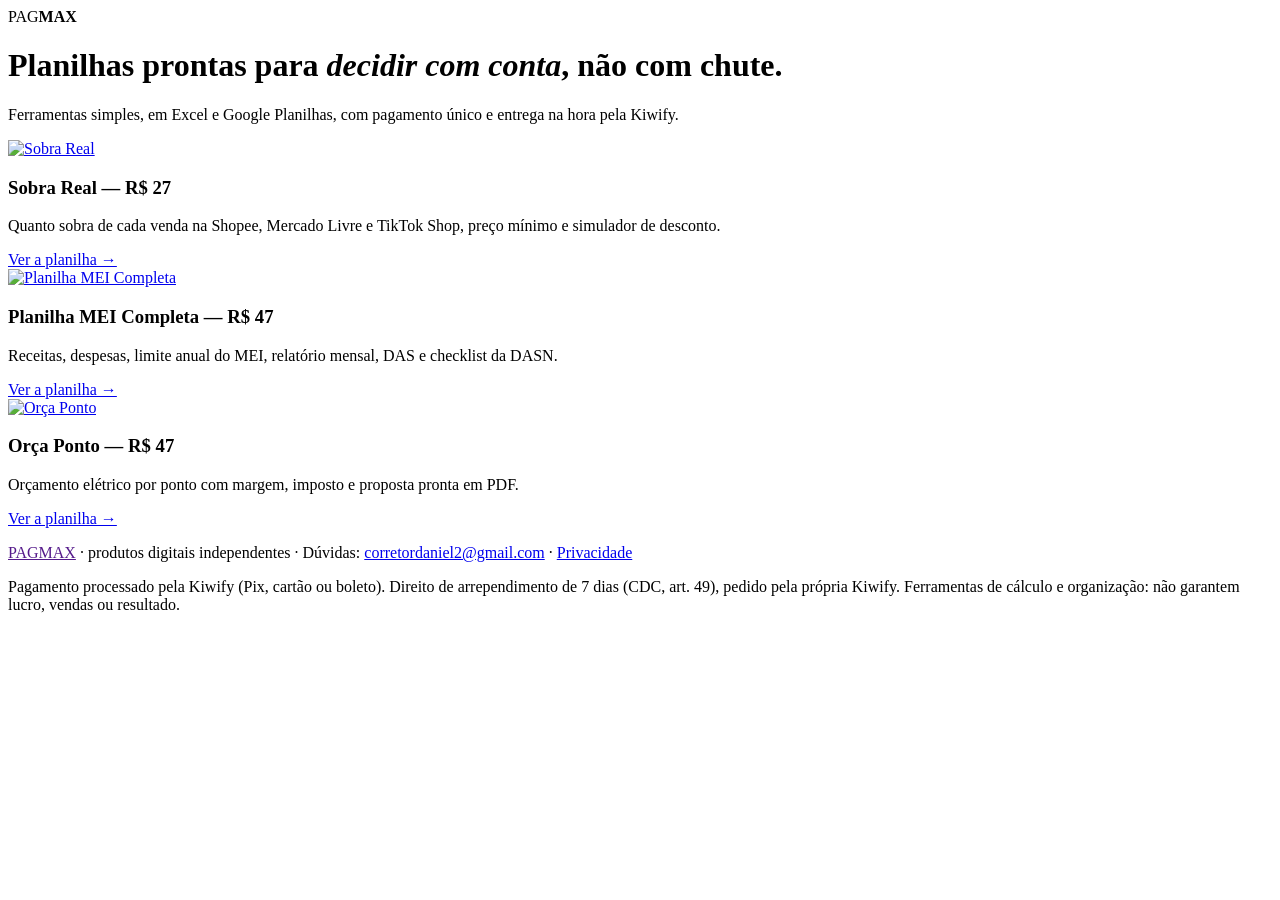
==== index.html @ b99f5298 "Site PAGMAX v1" ====
<!doctype html><html lang="pt-BR"><head><meta charset="utf-8"><meta name="viewport" content="width=device-width,initial-scale=1">
<title>PAGMAX — planilhas prontas para vender, controlar e orçar</title><meta name="description" content="Planilhas práticas para quem vende em marketplace, para MEI e para eletricistas. Excel e Google Planilhas, pagamento único.">
<link rel="canonical" href="https://pagmax.app.br/">
<meta property="og:type" content="product"><meta property="og:title" content="PAGMAX — planilhas prontas para vender, controlar e orçar"><meta property="og:description" content="Planilhas práticas para quem vende em marketplace, para MEI e para eletricistas. Excel e Google Planilhas, pagamento único.">
<meta property="og:image" content="https://pagmax.app.br/assets/sr-4canais.jpg"><meta property="og:locale" content="pt_BR">
<meta name="theme-color" content="#0f172a"><link rel="stylesheet" href="assets/s.css">
<!-- GA4 (DESLIGADO): só ativar depois que o Daniel criar a propriedade GA4 e aprovar. Trocar G-XXXXXXXXXX pelo ID real e remover os comentários.
<script async src="https://www.googletagmanager.com/gtag/js?id=G-XXXXXXXXXX"></script>
<script>window.dataLayer=window.dataLayer||[];function gtag(){dataLayer.push(arguments)}gtag('js',new Date());gtag('config','G-XXXXXXXXXX');</script>
-->
<!-- META PIXEL (DESLIGADO): só ativar depois que o Daniel criar o pixel e aprovar. Usar o MESMO ID configurado na Kiwify.
     Aqui dispara só PageView/ViewContent. InitiateCheckout e Purchase ficam com a Kiwify (pixel + API de Conversões, com ID de evento único) para não duplicar.
     Se a UTMify for adotada como fonte de verdade, trocar este bloco pelo "Pixel Utmify" gerado no painel dela e NÃO manter os dois.
<script>!function(f,b,e,v,n,t,s){if(f.fbq)return;n=f.fbq=function(){n.callMethod?n.callMethod.apply(n,arguments):n.queue.push(arguments)};if(!f._fbq)f._fbq=n;n.push=n;n.loaded=!0;n.version='2.0';n.queue=[];t=b.createElement(e);t.async=!0;t.src=v;s=b.getElementsByTagName(e)[0];s.parentNode.insertBefore(t,s)}(window,document,'script','https://connect.facebook.net/en_US/fbevents.js');fbq('init','PIXEL_ID_AQUI');fbq('track','PageView');fbq('track','ViewContent');</script>
-->
<!-- UTMIFY (DESLIGADO): script de UTMs gerado no painel da UTMify (Integrações → UTMs → Scripts de UTMs → "Outra"). Cada script é único; colar aqui só depois que o Daniel criar a conta. -->
</head><body>
<header class="h"><div class="w"><div class="brand">PAG<b>MAX</b></div>
<h1>Planilhas prontas para <em>decidir com conta</em>, não com chute.</h1>
<p class="lead">Ferramentas simples, em Excel e Google Planilhas, com pagamento único e entrega na hora pela Kiwify.</p></div></header>
<main><section><div class="w"><div class="prod">
<div class="card"><a href="sobra-real/"><img src="assets/sr-capa.jpg" width="600" height="600" alt="Sobra Real"></a><h3>Sobra Real — R$ 27</h3><p>Quanto sobra de cada venda na Shopee, Mercado Livre e TikTok Shop, preço mínimo e simulador de desconto.</p><a class="more" href="sobra-real/">Ver a planilha →</a></div>
<div class="card"><a href="planilha-mei/"><img src="assets/mei-dashboard.jpg" width="900" height="647" alt="Planilha MEI Completa"></a><h3>Planilha MEI Completa — R$ 47</h3><p>Receitas, despesas, limite anual do MEI, relatório mensal, DAS e checklist da DASN.</p><a class="more" href="planilha-mei/">Ver a planilha →</a></div>
<div class="card"><a href="orca-ponto/"><img src="assets/op-capa.jpg" width="600" height="600" alt="Orça Ponto"></a><h3>Orça Ponto — R$ 47</h3><p>Orçamento elétrico por ponto com margem, imposto e proposta pronta em PDF.</p><a class="more" href="orca-ponto/">Ver a planilha →</a></div>
</div></div></section></main><footer><div class="w"><p><a href="">PAGMAX</a> · produtos digitais independentes · Dúvidas: <a href="mailto:corretordaniel2@gmail.com">corretordaniel2@gmail.com</a> · <a href="privacidade.html">Privacidade</a></p>
<p>Pagamento processado pela Kiwify (Pix, cartão ou boleto). Direito de arrependimento de 7 dias (CDC, art. 49), pedido pela própria Kiwify. Ferramentas de cálculo e organização: não garantem lucro, vendas ou resultado.</p></div></footer>
<script src="assets/utm.js" defer></script></body></html>
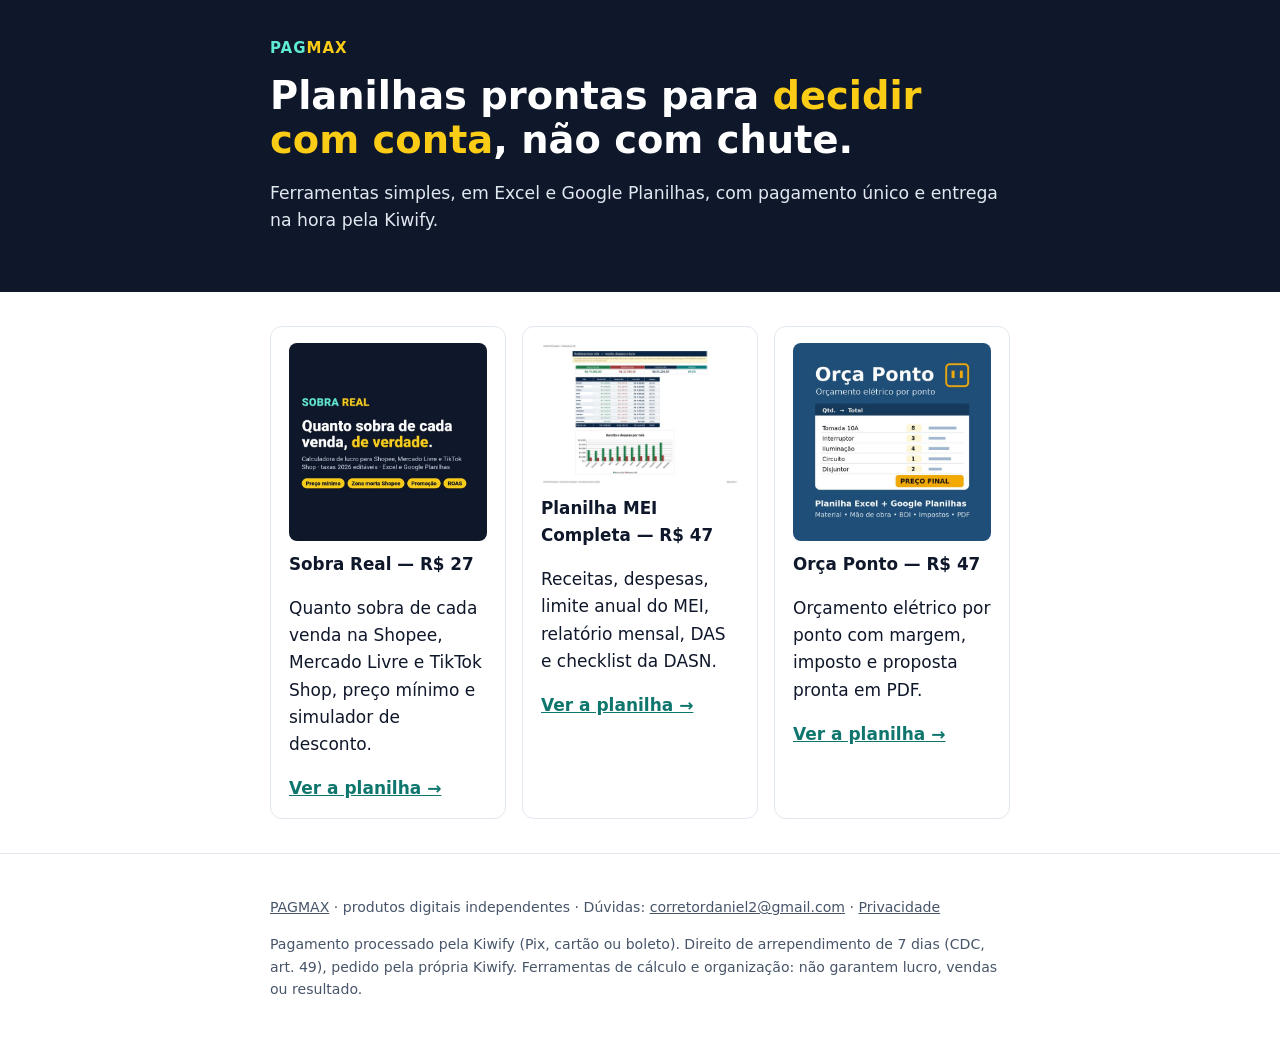
==== commit 5ef91bc6: "Pausa de vendas: troca os 12 botões de checkout por aviso e link para a lista de espera; noindex e c" ====
--- a/index.html
+++ b/index.html
@@ -1,4 +1,4 @@
-<!doctype html><html lang="pt-BR"><head><meta charset="utf-8"><meta name="viewport" content="width=device-width,initial-scale=1">
+<!doctype html><html lang="pt-BR"><head><meta charset="utf-8"><meta name="viewport" content="width=device-width,initial-scale=1"><meta name="robots" content="noindex">
 <title>PAGMAX — planilhas prontas para vender, controlar e orçar</title><meta name="description" content="Planilhas práticas para quem vende em marketplace, para MEI e para eletricistas. Excel e Google Planilhas, pagamento único.">
 <link rel="canonical" href="https://pagmax.app.br/">
 <meta property="og:type" content="product"><meta property="og:title" content="PAGMAX — planilhas prontas para vender, controlar e orçar"><meta property="og:description" content="Planilhas práticas para quem vende em marketplace, para MEI e para eletricistas. Excel e Google Planilhas, pagamento único.">
--- a/assets/s.css
+++ b/assets/s.css
@@ -0,0 +1,32 @@
+:root{--n:#0f172a;--t:#0f766e;--a:#facc15;--g:#f1f5f9;--m:#475569}
+*{box-sizing:border-box}html{-webkit-text-size-adjust:100%}
+body{margin:0;font-family:system-ui,-apple-system,"Segoe UI",Roboto,Arial,sans-serif;color:var(--n);line-height:1.6;font-size:17px;background:#fff}
+.w{max-width:780px;margin:0 auto;padding:0 20px}
+header.h{background:var(--n);color:#fff;padding:36px 0 40px}
+.brand{font-weight:900;letter-spacing:1px;color:#5eead4;font-size:15px}.brand b{color:var(--a)}
+h1{font-size:clamp(1.7rem,5.5vw,2.4rem);line-height:1.15;margin:14px 0 12px}h1 em{color:var(--a);font-style:normal}
+h2{font-size:1.45rem;line-height:1.25;color:var(--t);margin:0 0 12px}
+.lead{font-size:1.08rem;color:#e2e8f0}
+.btn{display:block;text-align:center;background:var(--a);color:var(--n);font-weight:800;padding:16px 22px;border-radius:12px;text-decoration:none;font-size:1.1rem;margin:18px 0 6px;box-shadow:0 2px 0 #ca8a04}
+.btn:active{transform:translateY(1px)}@media(min-width:640px){.btn{display:inline-block}}
+.sub{font-size:.9rem;color:#cbd5e1;margin:4px 0 0}
+.chips{display:flex;flex-wrap:wrap;gap:8px;margin:14px 0 0;padding:0;list-style:none}.chips li{background:#134e4a;color:#ecfeff;border-radius:999px;padding:5px 12px;font-size:.88rem}
+section{padding:34px 0;border-bottom:1px solid #e2e8f0}section.alt{background:var(--g)}
+img{max-width:100%;height:auto;border-radius:12px;display:block;border:1px solid #e2e8f0}
+figure{margin:16px 0}figcaption{font-size:.85rem;color:var(--m);margin-top:6px}
+.grid{display:grid;gap:14px}@media(min-width:700px){.grid.c2{grid-template-columns:1fr 1fr}.grid.c3{grid-template-columns:1fr 1fr 1fr}}
+.card{background:#fff;border:1px solid #e2e8f0;border-radius:12px;padding:16px 18px}
+.card h3{margin:0 0 6px;font-size:1.05rem}
+ol.steps{padding-left:22px}ol.steps li{margin:8px 0}
+table{width:100%;border-collapse:collapse;font-size:.97rem}td,th{border-bottom:1px solid #e2e8f0;padding:9px 6px;text-align:left;vertical-align:top}
+.ok{color:var(--t);font-weight:700}.no{color:#b91c1c;font-weight:700}
+details{border:1px solid #e2e8f0;border-radius:10px;padding:12px 16px;margin:10px 0;background:#fff}summary{font-weight:700;cursor:pointer}
+.price{font-size:2.4rem;font-weight:900;margin:6px 0 0}.price small{font-size:1rem;font-weight:600;color:var(--m)}
+.guar{display:flex;gap:12px;align-items:flex-start;background:#ecfdf5;border:1px solid #a7f3d0;border-radius:12px;padding:14px 16px;margin:16px 0}
+.guar b{color:var(--t)}.note{font-size:.85rem;color:var(--m)}
+footer{padding:28px 0 90px;font-size:.88rem;color:var(--m)}footer a{color:var(--m)}
+.sticky{position:fixed;left:0;right:0;bottom:0;background:rgba(15,23,42,.97);padding:10px 14px;display:flex;gap:10px;align-items:center;justify-content:space-between;z-index:9}
+.sticky span{color:#fff;font-weight:700;font-size:.95rem}.sticky a{background:var(--a);color:var(--n);font-weight:800;text-decoration:none;padding:11px 16px;border-radius:10px;white-space:nowrap}
+@media(min-width:900px){.sticky{display:none}footer{padding-bottom:28px}}
+.prod{display:grid;gap:16px}@media(min-width:760px){.prod{grid-template-columns:repeat(3,1fr)}}
+.prod .card img{border:0;border-radius:8px;margin-bottom:10px}.prod .card a.more{color:var(--t);font-weight:700}
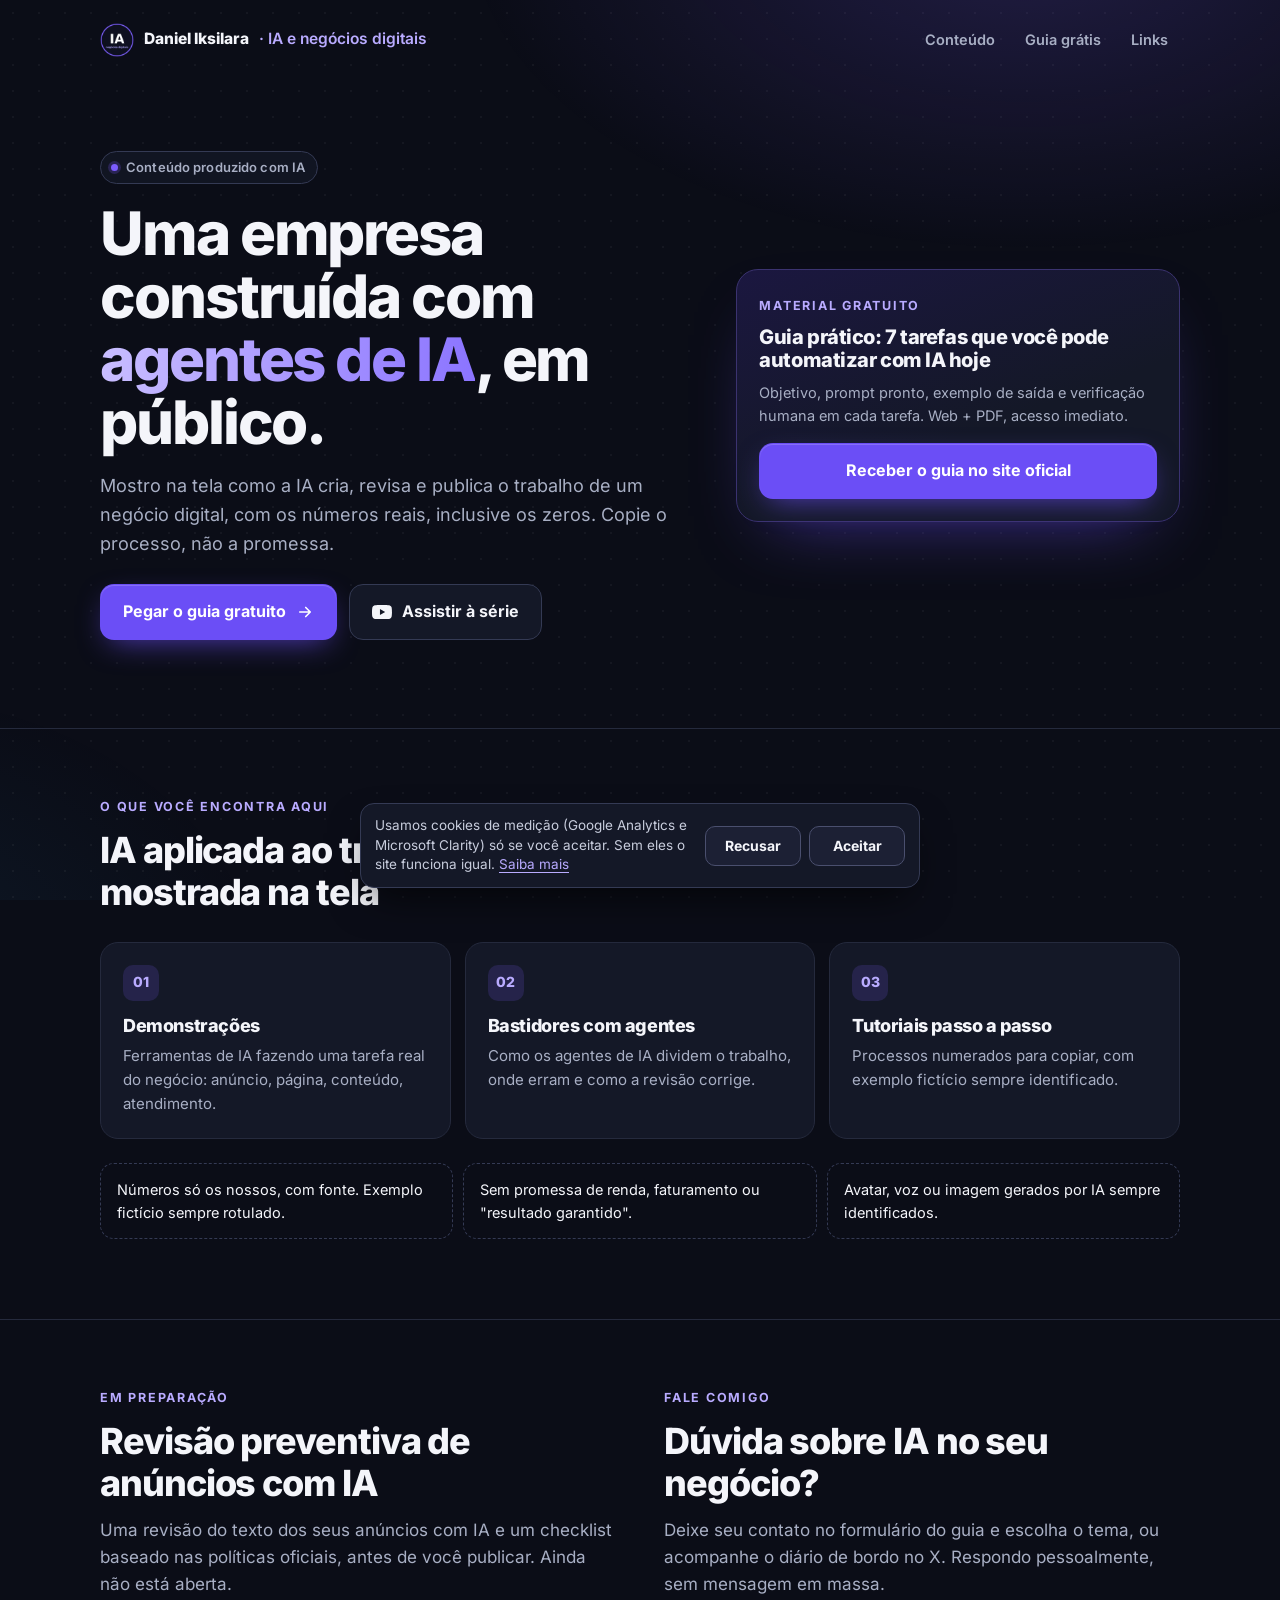
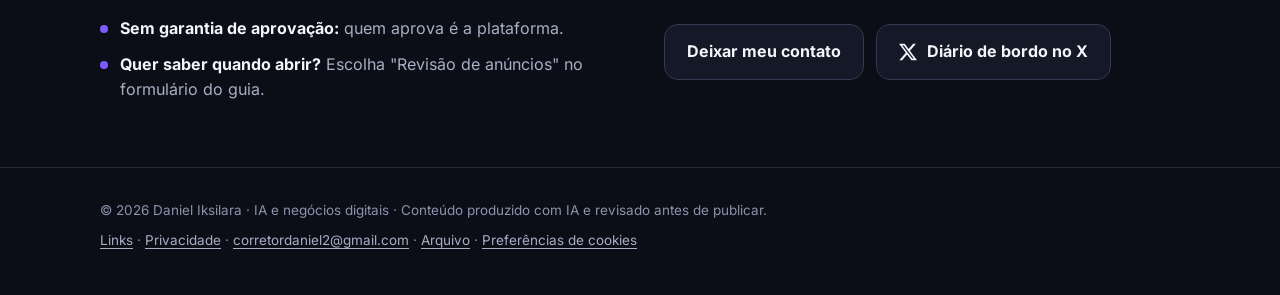
==== commit 41b1b466: "Sincroniza espelho com pagmax.app.br (pausa comercial, t363u) Co-authored-by: corretordaniel2-sketch" ====
--- a/index.html
+++ b/index.html
@@ -1,27 +1,107 @@
-<!doctype html><html lang="pt-BR"><head><meta charset="utf-8"><meta name="viewport" content="width=device-width,initial-scale=1"><meta name="robots" content="noindex">
-<title>PAGMAX — planilhas prontas para vender, controlar e orçar</title><meta name="description" content="Planilhas práticas para quem vende em marketplace, para MEI e para eletricistas. Excel e Google Planilhas, pagamento único.">
-<link rel="canonical" href="https://pagmax.app.br/">
-<meta property="og:type" content="product"><meta property="og:title" content="PAGMAX — planilhas prontas para vender, controlar e orçar"><meta property="og:description" content="Planilhas práticas para quem vende em marketplace, para MEI e para eletricistas. Excel e Google Planilhas, pagamento único.">
-<meta property="og:image" content="https://pagmax.app.br/assets/sr-4canais.jpg"><meta property="og:locale" content="pt_BR">
-<meta name="theme-color" content="#0f172a"><link rel="stylesheet" href="assets/s.css">
-<!-- GA4 (DESLIGADO): só ativar depois que o Daniel criar a propriedade GA4 e aprovar. Trocar G-XXXXXXXXXX pelo ID real e remover os comentários.
-<script async src="https://www.googletagmanager.com/gtag/js?id=G-XXXXXXXXXX"></script>
-<script>window.dataLayer=window.dataLayer||[];function gtag(){dataLayer.push(arguments)}gtag('js',new Date());gtag('config','G-XXXXXXXXXX');</script>
--->
-<!-- META PIXEL (DESLIGADO): só ativar depois que o Daniel criar o pixel e aprovar. Usar o MESMO ID configurado na Kiwify.
-     Aqui dispara só PageView/ViewContent. InitiateCheckout e Purchase ficam com a Kiwify (pixel + API de Conversões, com ID de evento único) para não duplicar.
-     Se a UTMify for adotada como fonte de verdade, trocar este bloco pelo "Pixel Utmify" gerado no painel dela e NÃO manter os dois.
-<script>!function(f,b,e,v,n,t,s){if(f.fbq)return;n=f.fbq=function(){n.callMethod?n.callMethod.apply(n,arguments):n.queue.push(arguments)};if(!f._fbq)f._fbq=n;n.push=n;n.loaded=!0;n.version='2.0';n.queue=[];t=b.createElement(e);t.async=!0;t.src=v;s=b.getElementsByTagName(e)[0];s.parentNode.insertBefore(t,s)}(window,document,'script','https://connect.facebook.net/en_US/fbevents.js');fbq('init','PIXEL_ID_AQUI');fbq('track','PageView');fbq('track','ViewContent');</script>
--->
-<!-- UTMIFY (DESLIGADO): script de UTMs gerado no painel da UTMify (Integrações → UTMs → Scripts de UTMs → "Outra"). Cada script é único; colar aqui só depois que o Daniel criar a conta. -->
-</head><body>
-<header class="h"><div class="w"><div class="brand">PAG<b>MAX</b></div>
-<h1>Planilhas prontas para <em>decidir com conta</em>, não com chute.</h1>
-<p class="lead">Ferramentas simples, em Excel e Google Planilhas, com pagamento único e entrega na hora pela Kiwify.</p></div></header>
-<main><section><div class="w"><div class="prod">
-<div class="card"><a href="sobra-real/"><img src="assets/sr-capa.jpg" width="600" height="600" alt="Sobra Real"></a><h3>Sobra Real — R$ 27</h3><p>Quanto sobra de cada venda na Shopee, Mercado Livre e TikTok Shop, preço mínimo e simulador de desconto.</p><a class="more" href="sobra-real/">Ver a planilha →</a></div>
-<div class="card"><a href="planilha-mei/"><img src="assets/mei-dashboard.jpg" width="900" height="647" alt="Planilha MEI Completa"></a><h3>Planilha MEI Completa — R$ 47</h3><p>Receitas, despesas, limite anual do MEI, relatório mensal, DAS e checklist da DASN.</p><a class="more" href="planilha-mei/">Ver a planilha →</a></div>
-<div class="card"><a href="orca-ponto/"><img src="assets/op-capa.jpg" width="600" height="600" alt="Orça Ponto"></a><h3>Orça Ponto — R$ 47</h3><p>Orçamento elétrico por ponto com margem, imposto e proposta pronta em PDF.</p><a class="more" href="orca-ponto/">Ver a planilha →</a></div>
-</div></div></section></main><footer><div class="w"><p><a href="">PAGMAX</a> · produtos digitais independentes · Dúvidas: <a href="mailto:corretordaniel2@gmail.com">corretordaniel2@gmail.com</a> · <a href="privacidade.html">Privacidade</a></p>
-<p>Pagamento processado pela Kiwify (Pix, cartão ou boleto). Direito de arrependimento de 7 dias (CDC, art. 49), pedido pela própria Kiwify. Ferramentas de cálculo e organização: não garantem lucro, vendas ou resultado.</p></div></footer>
-<script src="assets/utm.js" defer></script></body></html>+<!doctype html><html lang="pt-BR"><head><meta charset="utf-8"><meta name="viewport" content="width=device-width,initial-scale=1,viewport-fit=cover">
+<!-- PADRÃO VISUAL t354u v2 (26/11/2026). Ver DIRETRIZES_PERSISTENTES.md §PADRÃO VISUAL t354u. Sem frameworks; CSS inline; Inter auto-hospedada (OFL); GA4/Clarity só com consentimento. -->
+<title>Daniel Iksilara · IA e negócios digitais, construído em público</title><meta name="description" content="Uma empresa construída com agentes de IA, em público, com telas reais. Guia gratuito com 7 tarefas e prompts prontos. Sem promessa de renda."><meta name="robots" content="noindex,nofollow">
+<link rel="canonical" href="https://pagmax.app.br/"><meta name="theme-color" content="#0B0D17">
+<meta property="og:type" content="website"><meta property="og:locale" content="pt_BR"><meta property="og:site_name" content="Daniel Iksilara · IA e negócios digitais"><meta property="og:title" content="Daniel Iksilara · IA e negócios digitais, construído em público"><meta property="og:description" content="Uma empresa construída com agentes de IA, em público, com telas reais. Guia gratuito com 7 tarefas e prompts prontos. Sem promessa de renda."><meta property="og:url" content="https://pagmax.app.br/"><meta property="og:image" content="https://pagmax.app.br/assets/og-t354u.jpg"><meta property="og:image:width" content="1200"><meta property="og:image:height" content="630"><meta property="og:image:alt" content="Daniel Iksilara · IA e negócios digitais: uma empresa construída com agentes de IA, em público."><meta name="twitter:card" content="summary_large_image"><meta name="twitter:site" content="@IksilaraDaniel"><meta name="twitter:image" content="https://pagmax.app.br/assets/og-t354u.jpg">
+<link rel="icon" href="favicon.ico" sizes="any"><link rel="icon" type="image/png" sizes="48x48" href="assets/favicon-48.png"><link rel="apple-touch-icon" href="assets/apple-touch-icon.png">
+<link rel="preload" href="assets/inter-latin.woff2" as="font" type="font/woff2" crossorigin><link rel="preload" as="image" type="image/webp" href="assets/avatar-192.webp" imagesrcset="assets/avatar-192.webp 1x, assets/avatar-384.webp 2x" fetchpriority="high">
+<style>@font-face{font-family:Inter;font-style:normal;font-weight:400 800;font-display:optional;src:url(assets/inter-latin.woff2) format("woff2");unicode-range:U+0000-00FF,U+0131,U+0152-0153,U+02BB-02BC,U+02C6,U+02DA,U+02DC,U+2000-206F,U+20AC,U+2122,U+2191,U+2193,U+2212,U+2215,U+FEFF,U+FFFD}
+:root{--bg:#0B0D17;--bg2:#10131F;--card:#141827;--line:#252A3D;--line2:#343A54;--tx:#F4F5FA;--mut:#A8AFC4;--dim:#8C93AB;--ac:#6B4EF6;--ac2:#7C5CFF;--act:#B9ABFF;--ok:#34D399;--r:16px}
+*{box-sizing:border-box}html{-webkit-text-size-adjust:100%;scroll-behavior:smooth}
+body{margin:0;background:var(--bg);color:var(--tx);font:16px/1.6 Inter,system-ui,-apple-system,"Segoe UI",Roboto,Arial,sans-serif;-webkit-font-smoothing:antialiased;min-height:100vh}
+body::before{content:"";position:fixed;inset:0;z-index:-1;pointer-events:none;background:radial-gradient(900px 520px at 80% -8%,rgba(124,92,255,.20),transparent 62%),radial-gradient(700px 480px at -12% 108%,rgba(56,189,248,.07),transparent 60%),radial-gradient(rgba(255,255,255,.045) 1px,transparent 1.4px) 0 0/26px 26px}
+a{color:var(--act);text-underline-offset:3px}a:hover{color:#fff}
+:focus-visible{outline:3px solid var(--act);outline-offset:3px;border-radius:10px}
+h1,h2,h3{line-height:1.18;letter-spacing:-.022em;margin:0}
+.skip{position:absolute;left:-999px;top:8px;background:#fff;color:#000;padding:8px 12px;border-radius:8px;z-index:9}.skip:focus{left:8px}
+.badge{display:inline-flex;align-items:center;gap:8px;border:1px solid var(--line2);background:rgba(20,24,39,.75);color:var(--mut);border-radius:999px;padding:5px 12px 5px 10px;font-size:13px;font-weight:600;letter-spacing:.01em}
+.badge i{width:7px;height:7px;border-radius:50%;background:var(--ac2);box-shadow:0 0 0 3px rgba(124,92,255,.22)}
+.eyebrow{font-size:12.5px;font-weight:700;letter-spacing:.14em;text-transform:uppercase;color:var(--act)}
+.btn{display:flex;align-items:center;justify-content:center;gap:10px;min-height:52px;padding:14px 22px;border-radius:14px;font-weight:700;font-size:16px;text-decoration:none;border:1px solid transparent;cursor:pointer;transition:transform .15s ease,background .15s ease,border-color .15s ease;font-family:inherit}
+.btn:active{transform:translateY(1px)}
+.btn-p{background:var(--ac);color:#fff;box-shadow:0 10px 30px -10px rgba(107,78,246,.75),inset 0 1px 0 rgba(255,255,255,.18)}.btn-p:hover{background:#5B3FE6;color:#fff}
+.btn-s{background:var(--card);border-color:var(--line2);color:var(--tx)}.btn-s:hover{border-color:var(--ac2);color:#fff}
+.soc{display:flex;gap:10px;flex-wrap:wrap}
+.soc a{display:grid;place-items:center;width:46px;height:46px;border-radius:12px;background:var(--card);border:1px solid var(--line);color:var(--tx);transition:border-color .15s,color .15s}.soc a:hover{border-color:var(--ac2);color:var(--act)}
+.foot{color:var(--dim);font-size:13.5px;line-height:1.6}.foot a{color:var(--mut)}
+.lead-form{display:grid;gap:14px}
+.lead-form label{display:block;font-weight:600;font-size:14.5px;color:var(--tx)}.lead-form label small{color:var(--dim);font-weight:500;font-size:13.5px}
+.lead-form input[type=text],.lead-form select{display:block;width:100%;margin-top:7px;min-height:50px;background:#0D1020;color:var(--tx);border:1px solid var(--line2);border-radius:12px;padding:12px 14px;font:16px Inter,system-ui,sans-serif}
+.lead-form input::placeholder{color:#7D84A0}
+.lead-form input:focus,.lead-form select:focus{outline:2px solid var(--ac2);outline-offset:1px;border-color:var(--ac2)}
+.lead-form .chk{display:flex;gap:11px;align-items:flex-start;font-weight:500;color:var(--mut);font-size:14px;line-height:1.5}.lead-form .chk input{width:22px;height:22px;margin:1px 0 0;flex:none;accent-color:var(--ac2)}
+.lead-form .hp{position:absolute;left:-9999px;width:1px;height:1px;overflow:hidden}
+.lead-form button:disabled{opacity:.6;cursor:wait}
+.lead-form .fine{margin:-4px 0 0;color:var(--dim);font-size:13px}.lead-form .fine a{color:var(--mut)}.lead-msg{min-height:1.3em;margin:0;font-size:14px;color:var(--mut)}.lead-msg.err{color:#FDA4AF}
+.lead-ok{background:rgba(52,211,153,.08);border:1px solid rgba(52,211,153,.35);border-radius:12px;padding:16px}.lead-ok p{color:var(--mut);margin:.4em 0 .8em}
+@media (prefers-reduced-motion:reduce){*{transition:none!important;scroll-behavior:auto!important}}
+#pm-ck{position:fixed;left:12px;right:12px;bottom:12px;z-index:50;max-width:560px;margin:0 auto;display:flex;flex-wrap:wrap;gap:10px 14px;align-items:center;justify-content:space-between;background:#141827;border:1px solid #343A54;border-radius:14px;padding:12px 14px;box-shadow:0 18px 40px -12px rgba(0,0,0,.7);font:13.5px/1.45 Inter,system-ui,sans-serif;color:#C8CDDD}#pm-ck p{margin:0;flex:1 1 260px}#pm-ck a{color:#B9ABFF}#pm-ck div{display:flex;gap:8px}#pm-ck button{min-height:40px;min-width:96px;padding:8px 14px;border-radius:10px;border:1px solid #4A4F6E;background:#1C2034;color:#F4F5FA;font:700 14px Inter,system-ui,sans-serif;cursor:pointer}#pm-ck button:hover{border-color:#7C5CFF}@media print{#pm-ck{display:none!important}}
+.w{max-width:1120px;margin:0 auto;padding:0 20px}
+.top{display:flex;align-items:center;justify-content:space-between;gap:12px;padding:18px 0}
+.brand{display:flex;align-items:center;gap:10px;text-decoration:none;color:var(--tx);font-weight:800;font-size:15.5px}.brand img{border-radius:50%}.brand span{color:var(--act);font-weight:600}
+.top nav{display:flex;gap:6px}.top nav a{color:var(--mut);text-decoration:none;font-weight:600;font-size:14.5px;padding:10px 12px;border-radius:10px}.top nav a:hover{color:#fff;background:var(--card)}
+@media(max-width:720px){.top nav a.h{display:none}.brand span{display:none}}
+.hero{display:grid;gap:36px;padding:40px 0 56px;align-items:center}@media(min-width:960px){.hero{grid-template-columns:1.15fr .85fr;padding:72px 0 88px}}
+.hero h1{font-size:clamp(34px,7vw,60px);font-weight:800;letter-spacing:-.035em;margin:18px 0 0;line-height:1.05}
+.hero h1 span{background:linear-gradient(92deg,#C9BEFF,#8B74FF);-webkit-background-clip:text;background-clip:text;color:transparent}
+.hero .lede{color:var(--mut);font-size:18px;margin:18px 0 0;max-width:34em}
+.cta{display:flex;flex-wrap:wrap;gap:12px;margin-top:26px}.cta .btn{flex:0 1 auto}@media(max-width:520px){.cta .btn{flex:1 1 100%}}
+.hero .soc{margin-top:26px}
+.panel{border-radius:22px;padding:22px;background:linear-gradient(160deg,#1B1740,#141827 60%);border:1px solid #3B3370;box-shadow:0 30px 70px -36px rgba(107,78,246,.6)}
+.panel h2{font-size:20px;font-weight:800;margin-top:8px}.panel>p{color:var(--mut);font-size:14.5px;margin:8px 0 16px}
+section.s{padding:64px 0;border-top:1px solid var(--line)}
+.s h2{font-size:clamp(26px,4.4vw,36px);font-weight:800;letter-spacing:-.03em;margin-top:10px;max-width:22em}
+.s .intro{color:var(--mut);font-size:17px;max-width:40em;margin:12px 0 0}
+.cards{display:grid;gap:14px;margin-top:28px}@media(min-width:760px){.cards{grid-template-columns:repeat(3,1fr)}}
+.c{background:var(--card);border:1px solid var(--line);border-radius:18px;padding:22px}
+.c .n{display:inline-grid;place-items:center;width:36px;height:36px;border-radius:10px;background:rgba(124,92,255,.16);color:var(--act);font-weight:800;font-size:14px}
+.c h3{font-size:18px;font-weight:800;margin-top:14px}.c p{color:var(--mut);font-size:15px;margin:8px 0 0}
+.rules{display:grid;gap:10px;margin-top:24px;padding:0;list-style:none}@media(min-width:760px){.rules{grid-template-columns:repeat(3,1fr)}}
+.rules li{border:1px dashed var(--line2);border-radius:14px;padding:14px 16px;color:var(--tx);font-size:14.5px}
+.split{display:grid;gap:24px;align-items:start}@media(min-width:900px){.split{grid-template-columns:1fr 1fr;gap:48px}}
+.list{list-style:none;padding:0;margin:18px 0 0;display:grid;gap:10px}.list li{display:flex;gap:12px;color:var(--mut)}.list b{color:var(--tx)}
+.list li::before{content:"";flex:none;width:8px;height:8px;margin-top:9px;border-radius:50%;background:var(--ac2)}
+.soon{display:inline-block;font-size:12.5px;font-weight:700;color:#D7D0FF;background:rgba(124,92,255,.16);border:1px solid rgba(124,92,255,.3);border-radius:999px;padding:3px 10px}
+footer.f{border-top:1px solid var(--line);padding:32px 0 44px}
+footer.f .row{display:flex;flex-wrap:wrap;gap:8px 18px;align-items:center;justify-content:space-between}
+</style>
+<script>/* t354u v2: GA4 e Clarity só depois do "Aceitar" (preferência em localStorage pm_cookies). */window.dataLayer=window.dataLayer||[];function gtag(){dataLayer.push(arguments)}(function(){var K="pm_cookies",v=null;try{v=localStorage.getItem(K)}catch(e){}function load(){if(window.__pmL)return;window.__pmL=1;gtag("js",new Date());gtag("config","G-CX4YRZL19Q");gtag('config','AW-11097387440');var s=document.createElement("script");s.async=1;s.src="https://www.googletagmanager.com/gtag/js?id=G-CX4YRZL19Q";document.head.appendChild(s);(function(c,l,a,r,i,t,y){c[a]=c[a]||function(){(c[a].q=c[a].q||[]).push(arguments)};t=l.createElement(r);t.async=1;t.src="https://www.clarity.ms/tag/"+i;y=l.getElementsByTagName(r)[0];y.parentNode.insertBefore(t,y)})(window,document,"clarity","script","zjrxurgd55")}function bar(){if(document.getElementById("pm-ck"))return;var d=document.createElement("div");d.id="pm-ck";d.setAttribute("role","dialog");d.setAttribute("aria-label","Preferências de cookies");d.innerHTML='<p>Usamos cookies de medição (Google Analytics e Microsoft Clarity) só se você aceitar. Sem eles o site funciona igual. <a href="privacidade.html#cookies">Saiba mais</a></p><div><button type="button" data-ck="0">Recusar</button><button type="button" data-ck="1">Aceitar</button></div>';d.addEventListener("click",function(e){var b=e.target.closest("button[data-ck]");if(b)window.pmConsent(b.getAttribute("data-ck")==="1")});document.body.appendChild(d)}window.pmConsent=function(ok){try{localStorage.setItem(K,ok?"granted":"denied")}catch(e){}var b=document.getElementById("pm-ck");if(b)b.remove();if(ok)load()};window.pmCookiePrefs=function(){try{localStorage.removeItem(K)}catch(e){}bar()};if(v==="granted")load();else if(v!=="denied"){if(document.body)bar();else document.addEventListener("DOMContentLoaded",bar)}})();</script>
+</head>
+<body><a class="skip" href="#guia">Ir para o guia gratuito</a>
+<div class="w"><div class="top"><a class="brand" href="./" aria-label="Daniel Iksilara, início"><img src="assets/avatar-192.webp" width="34" height="34" alt="">Daniel Iksilara <span>· IA e negócios digitais</span></a>
+<nav aria-label="Seções"><a class="h" href="#conteudo">Conteúdo</a><a class="h" href="#guia">Guia grátis</a><a href="links/" data-id="home_nav_links">Links</a></nav></div></div>
+<main>
+<div class="w"><section class="hero">
+<div><span class="badge"><i></i>Conteúdo produzido com IA</span>
+<h1>Uma empresa construída com <span>agentes de IA</span>, em público.</h1>
+<p class="lede">Mostro na tela como a IA cria, revisa e publica o trabalho de um negócio digital, com os números reais, inclusive os zeros. Copie o processo, não a promessa.</p>
+<div class="cta"><a class="btn btn-p" href="#guia" data-id="home_guia">Pegar o guia gratuito <svg aria-hidden="true" focusable="false" width="18" height="18" viewBox="0 0 24 24" fill="none" stroke="currentColor" stroke-width="2.2" stroke-linecap="round" stroke-linejoin="round"><path d="M5 12h14M13 6l6 6-6 6"/></svg></a><a class="btn btn-s" href="https://www.youtube.com/@daniel.traderof?utm_source=site&utm_medium=home&utm_content=youtube" data-id="home_youtube"><svg aria-hidden="true" focusable="false" width="20" height="20" viewBox="0 0 24 24" fill="currentColor"><path d="M23.498 6.186a3.016 3.016 0 0 0-2.122-2.136C19.505 3.545 12 3.545 12 3.545s-7.505 0-9.377.505A3.017 3.017 0 0 0 .502 6.186C0 8.07 0 12 0 12s0 3.93.502 5.814a3.016 3.016 0 0 0 2.122 2.136c1.871.505 9.376.505 9.376.505s7.505 0 9.377-.505a3.015 3.015 0 0 0 2.122-2.136C24 15.93 24 12 24 12s0-3.93-.502-5.814zM9.545 15.568V8.432L15.818 12l-6.273 3.568z"/></svg> Assistir à série</a></div>
+</div>
+<aside class="panel" id="guia" aria-labelledby="g-t"><span class="eyebrow">Material gratuito</span>
+<h2 id="g-t">Guia prático: 7 tarefas que você pode automatizar com IA hoje</h2>
+<p>Objetivo, prompt pronto, exemplo de saída e verificação humana em cada tarefa. Web + PDF, acesso imediato.</p>
+<a class="btn btn-p" href="https://pagmax.app.br/links/#guia">Receber o guia no site oficial</a></aside>
+</section></div>
+<section class="s" id="conteudo"><div class="w"><span class="eyebrow">O que você encontra aqui</span>
+<h2>IA aplicada ao trabalho de quem vende online, mostrada na tela</h2>
+<div class="cards">
+<div class="c"><span class="n">01</span><h3>Demonstrações</h3><p>Ferramentas de IA fazendo uma tarefa real do negócio: anúncio, página, conteúdo, atendimento.</p></div>
+<div class="c"><span class="n">02</span><h3>Bastidores com agentes</h3><p>Como os agentes de IA dividem o trabalho, onde erram e como a revisão corrige.</p></div>
+<div class="c"><span class="n">03</span><h3>Tutoriais passo a passo</h3><p>Processos numerados para copiar, com exemplo fictício sempre identificado.</p></div>
+</div>
+<ul class="rules"><li>Números só os nossos, com fonte. Exemplo fictício sempre rotulado.</li><li>Sem promessa de renda, faturamento ou "resultado garantido".</li><li>Avatar, voz ou imagem gerados por IA sempre identificados.</li></ul>
+</div></section>
+<section class="s"><div class="w split">
+<div><span class="eyebrow">Em preparação</span><h2>Revisão preventiva de anúncios com IA</h2>
+<p class="intro">Uma revisão do texto dos seus anúncios com IA e um checklist baseado nas políticas oficiais, antes de você publicar. Ainda não está aberta.</p>
+<ul class="list"><li><span><b>Sem garantia de aprovação:</b> quem aprova é a plataforma.</span></li><li><span><b>Quer saber quando abrir?</b> Escolha "Revisão de anúncios" no formulário do guia.</span></li></ul></div>
+<div><span class="eyebrow">Fale comigo</span><h2>Dúvida sobre IA no seu negócio?</h2>
+<p class="intro">Deixe seu contato no formulário do guia e escolha o tema, ou acompanhe o diário de bordo no X. Respondo pessoalmente, sem mensagem em massa.</p>
+<div class="cta"><a class="btn btn-s" href="#guia" data-id="home_contato">Deixar meu contato</a><a class="btn btn-s" href="https://x.com/IksilaraDaniel?utm_source=site&utm_medium=home&utm_content=x" data-id="home_x"><svg aria-hidden="true" focusable="false" width="18" height="18" viewBox="0 0 24 24" fill="currentColor"><path d="M18.901 1.153h3.68l-8.04 9.19L24 22.846h-7.406l-5.8-7.584-6.638 7.584H.474l8.6-9.83L0 1.154h7.594l5.243 6.932ZM17.61 20.644h2.039L6.486 3.24H4.298Z"/></svg> Diário de bordo no X</a></div></div>
+</div></section>
+</main>
+<footer class="f"><div class="w"><div class="row"><p class="foot" style="margin:0">© 2026 Daniel Iksilara · IA e negócios digitais · Conteúdo produzido com IA e revisado antes de publicar.</p>
+<p class="foot" style="margin:0"><a href="links/">Links</a> · <a href="privacidade.html">Privacidade</a> · <a href="mailto:corretordaniel2@gmail.com">corretordaniel2@gmail.com</a> · <a href="arquivo/">Arquivo</a> · <a href="#" onclick="window.pmCookiePrefs&&pmCookiePrefs();return false">Preferências de cookies</a></p></div></div></footer>
+<script>document.addEventListener("click",function(e){var a=e.target.closest&&e.target.closest("a[data-id]");if(!a||typeof gtag!=="function")return;var id=a.getAttribute("data-id"),h=a.getAttribute("href")||"";gtag("event","click_link",{link_id:id,link_url:h.slice(0,100),page:location.pathname});});</script>
+<script type="module" src="https://static.cloudflareinsights.com/beacon.min.js/vce701823e78c4301a35b7e07294d87301792088814092" integrity="sha512-UKNk8GbxkABxKcXYuLkO16EleLGUkcvJWtpSNmExE0Too3ZaFAxTscNWEc1OdAv5/BikHawapSCaiD2XCmp+Bw==" data-cf-beacon='{"version":"2024.11.0","token":"684527f3acc2404fba511bf5faff251a","r":1,"spa":2}' crossorigin="anonymous"></script>
+</body></html>
